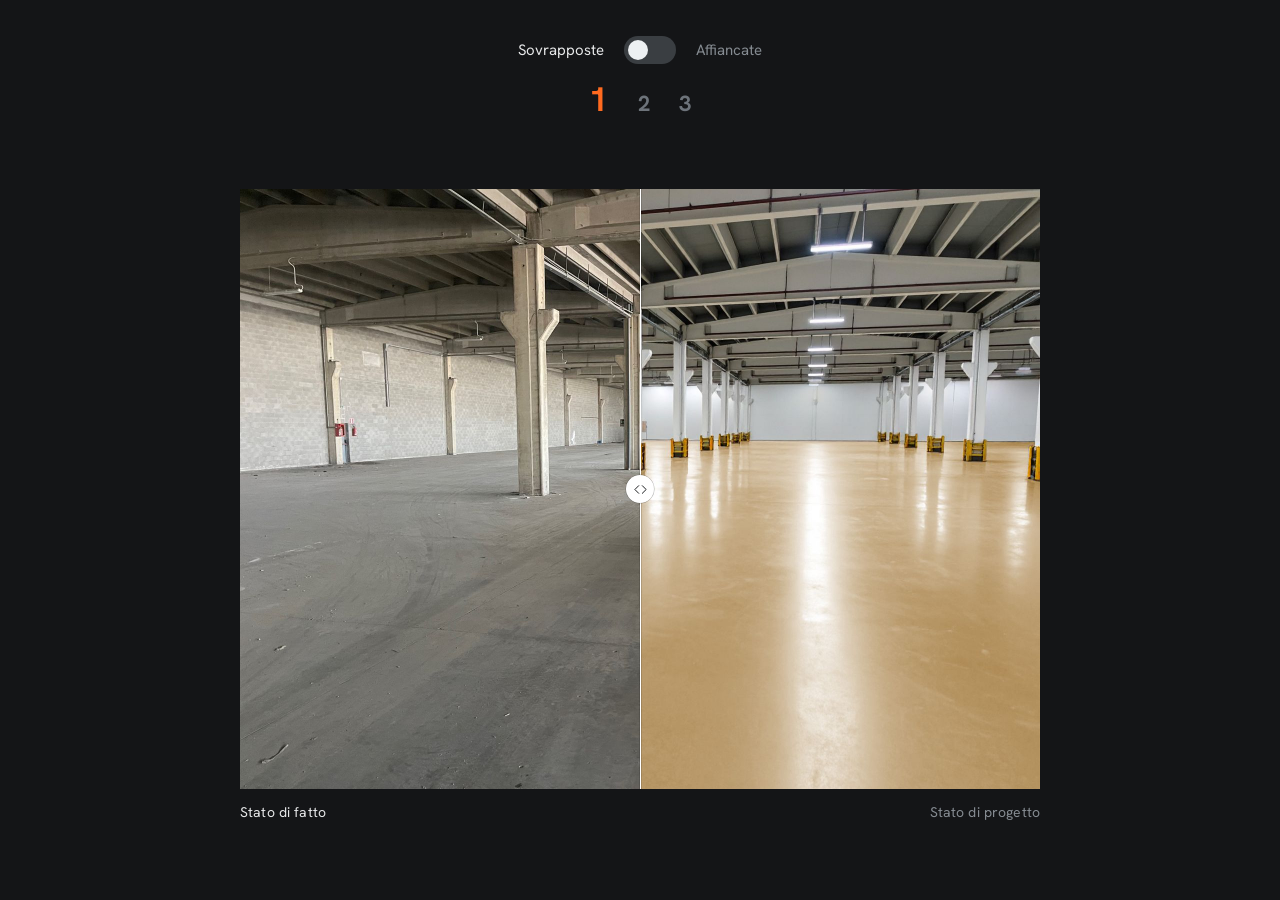
==== index.html @ 3877e189 "Caricamento file" ====
<!DOCTYPE html>
<html lang="it" data-theme="light" style="color-scheme: light;"><head>
<meta charset="utf-8">
<meta name="viewport" content="width=device-width, initial-scale=1, viewport-fit=cover">
<title>Confronto stato di fatto e di progetto</title>
<link rel="preconnect" href="https://fonts.googleapis.com">
<link rel="preconnect" href="https://fonts.gstatic.com" crossorigin="">
<link href="https://fonts.googleapis.com/css2?family=Hanken+Grotesk:wght@300;400;500&amp;display=swap" rel="stylesheet">
<link rel="stylesheet" href="style.css">
</head>
<body>
<div id="app"></div>
<script type="application/json" id="data">{"items":[{"id":"a1","ar":0.75,"title":"","before":"[data-uri]","after":"[data-uri]","abstract":""},{"id":"mvk1ikvb","title":"","before":"[data-uri]","after":"[data-uri]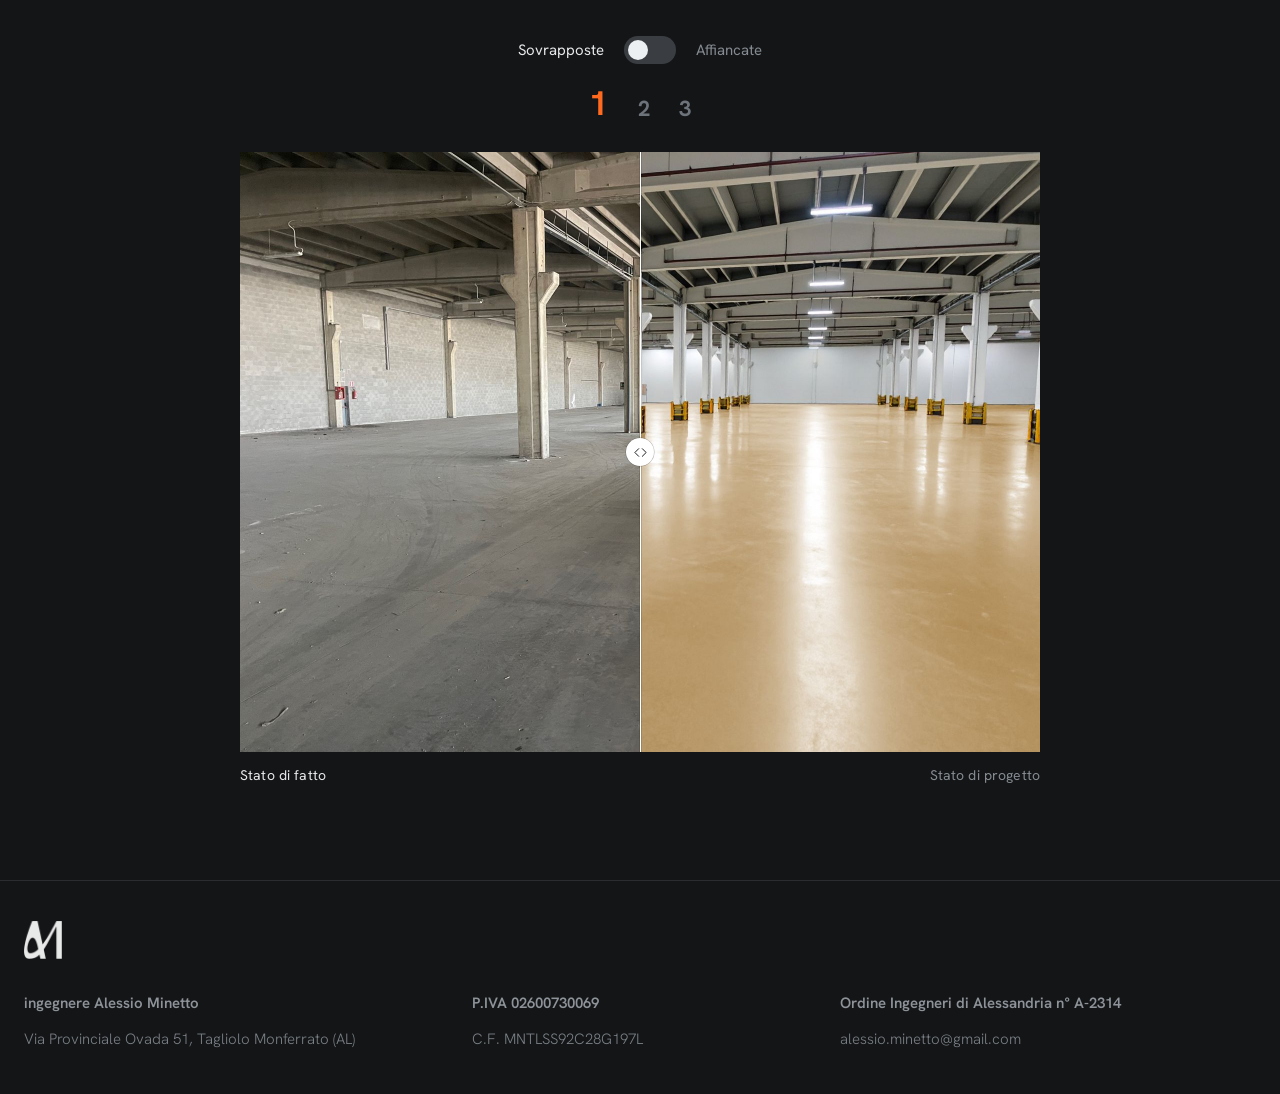
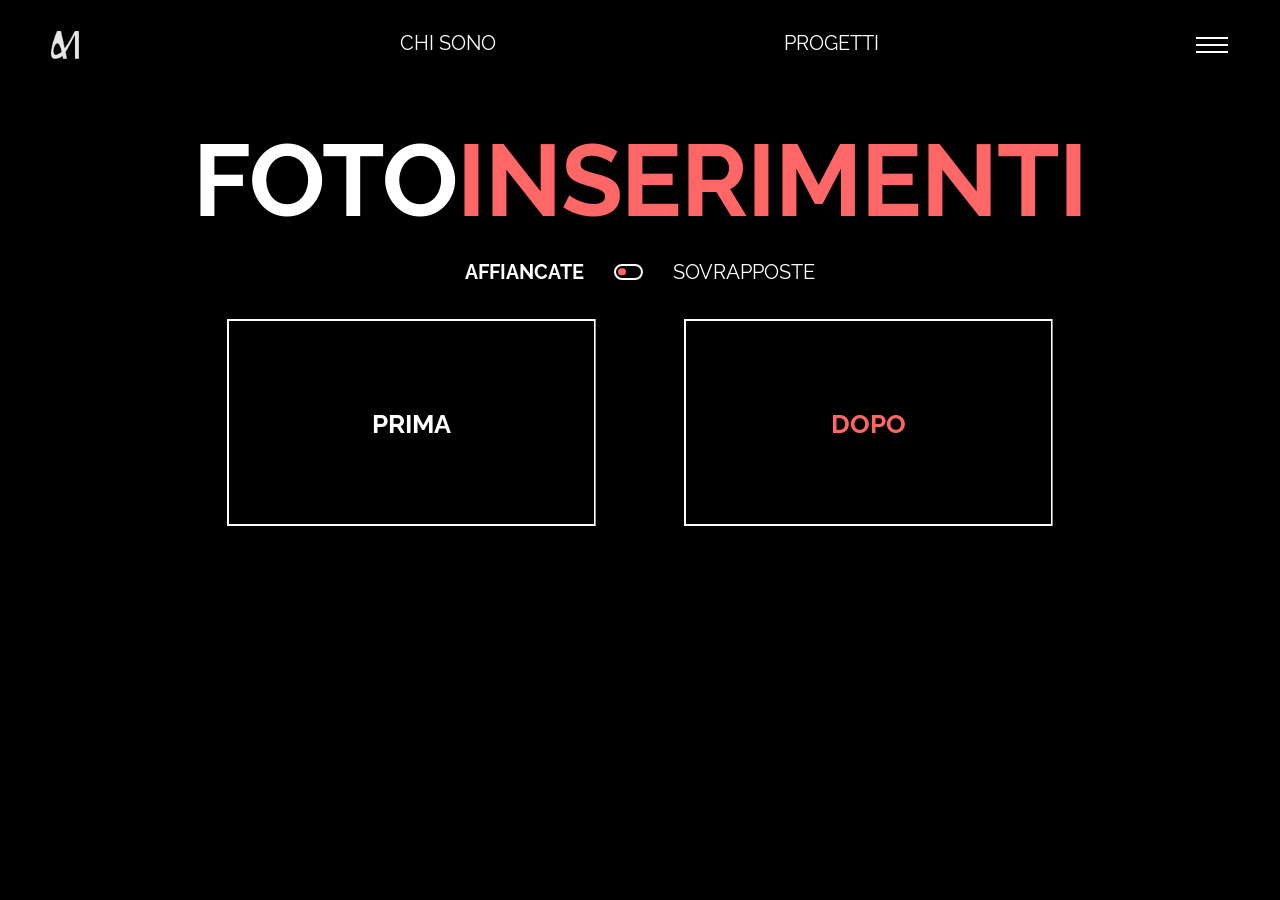
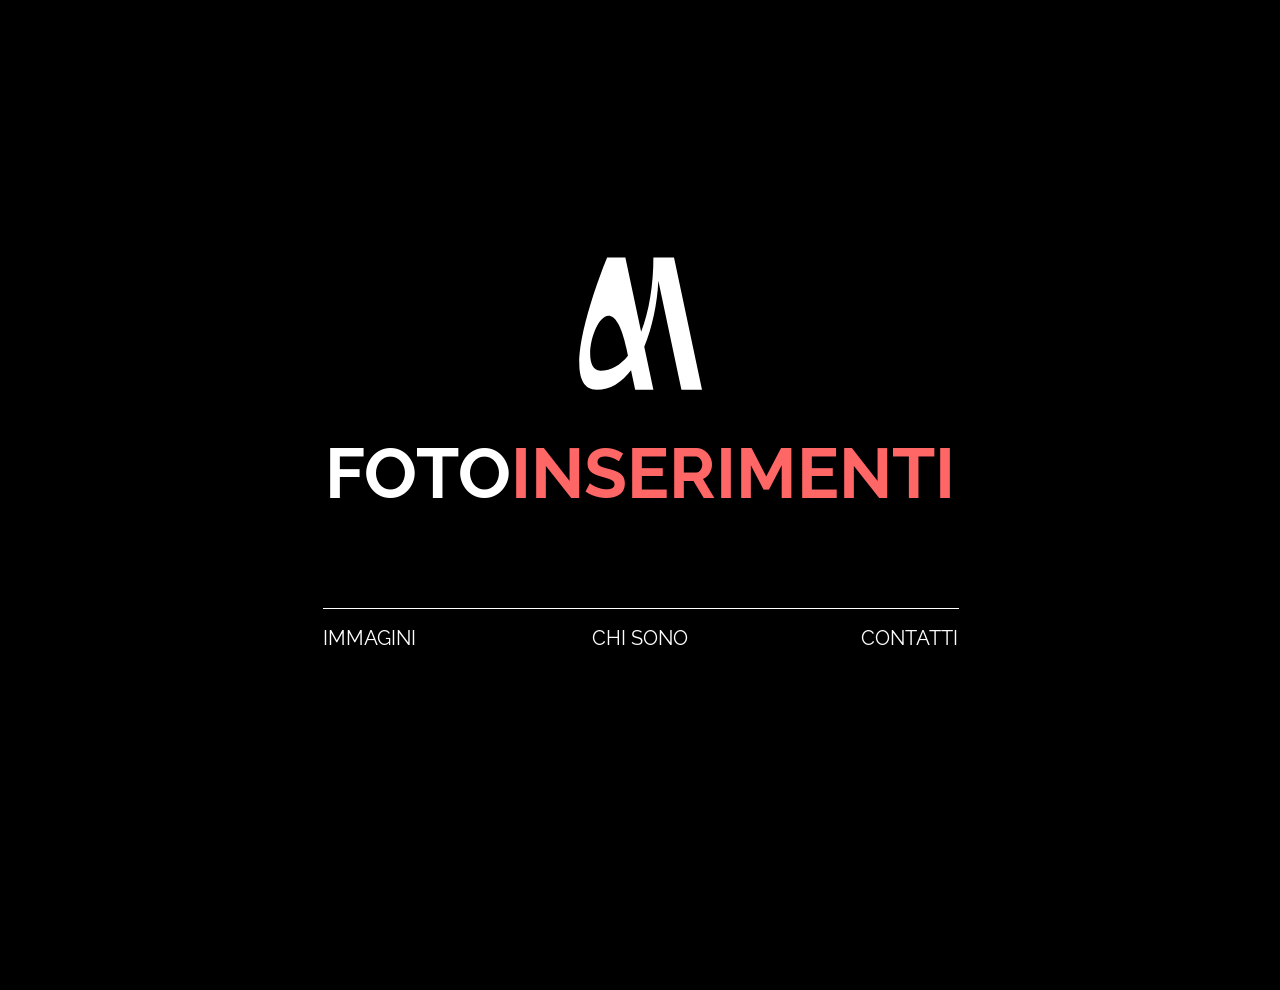
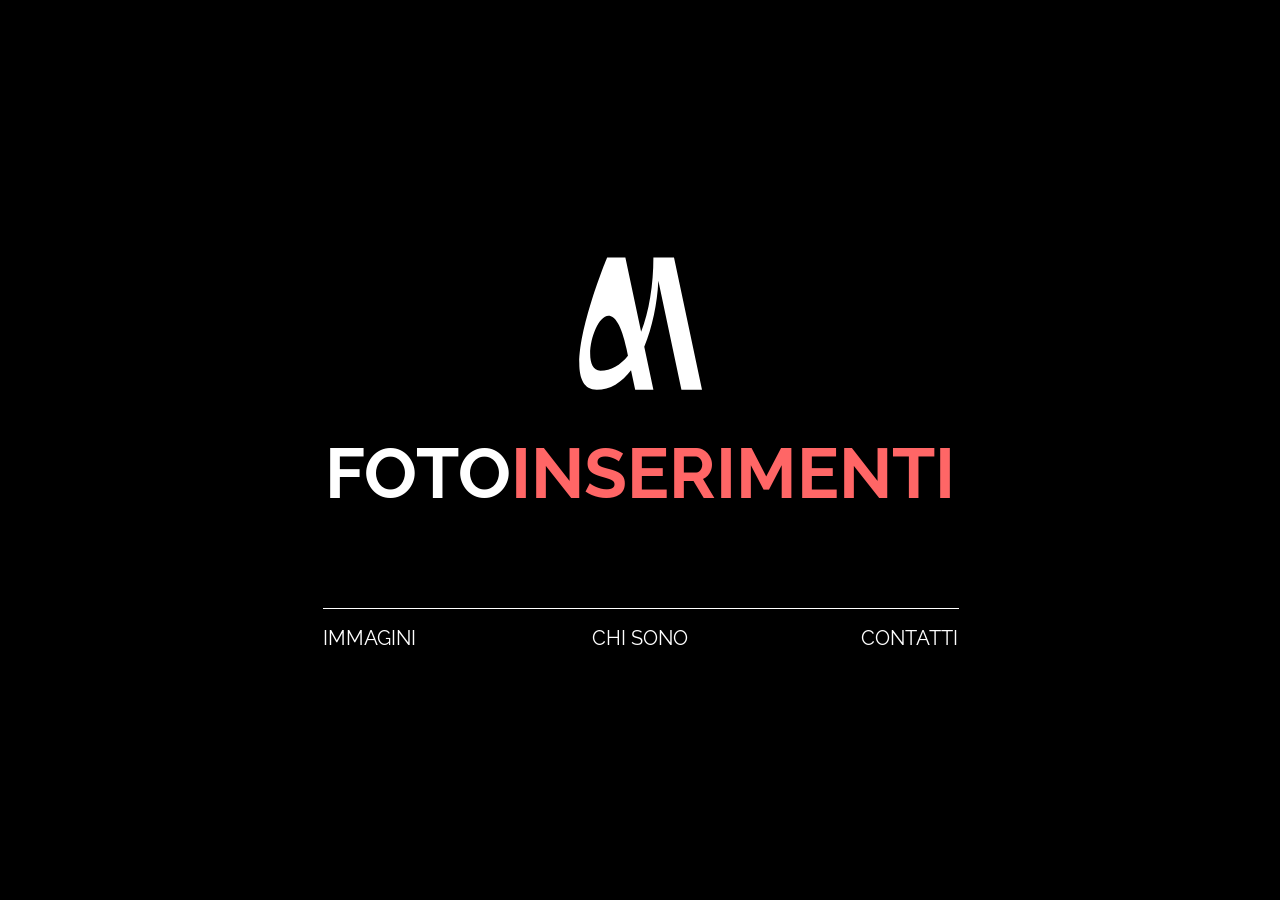
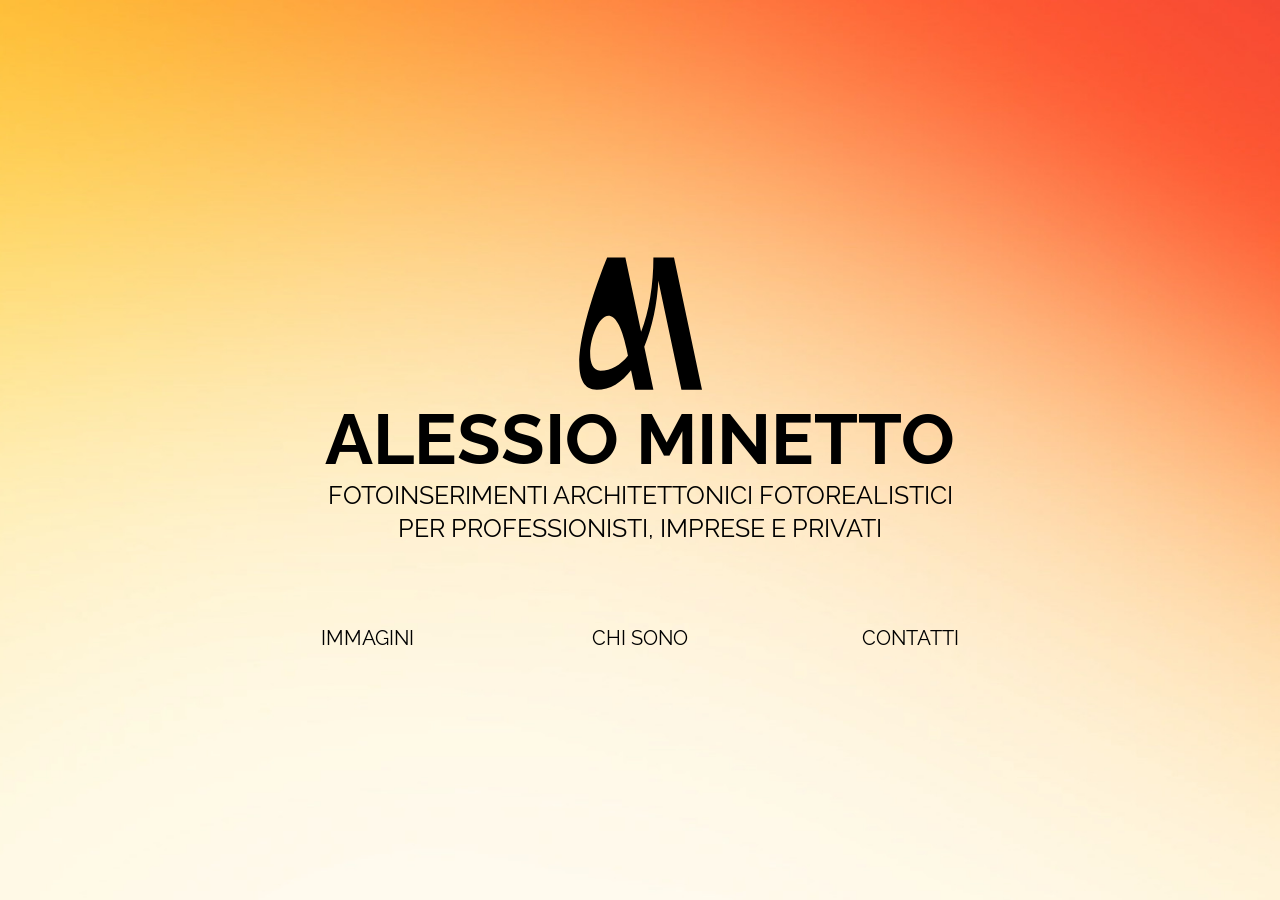
